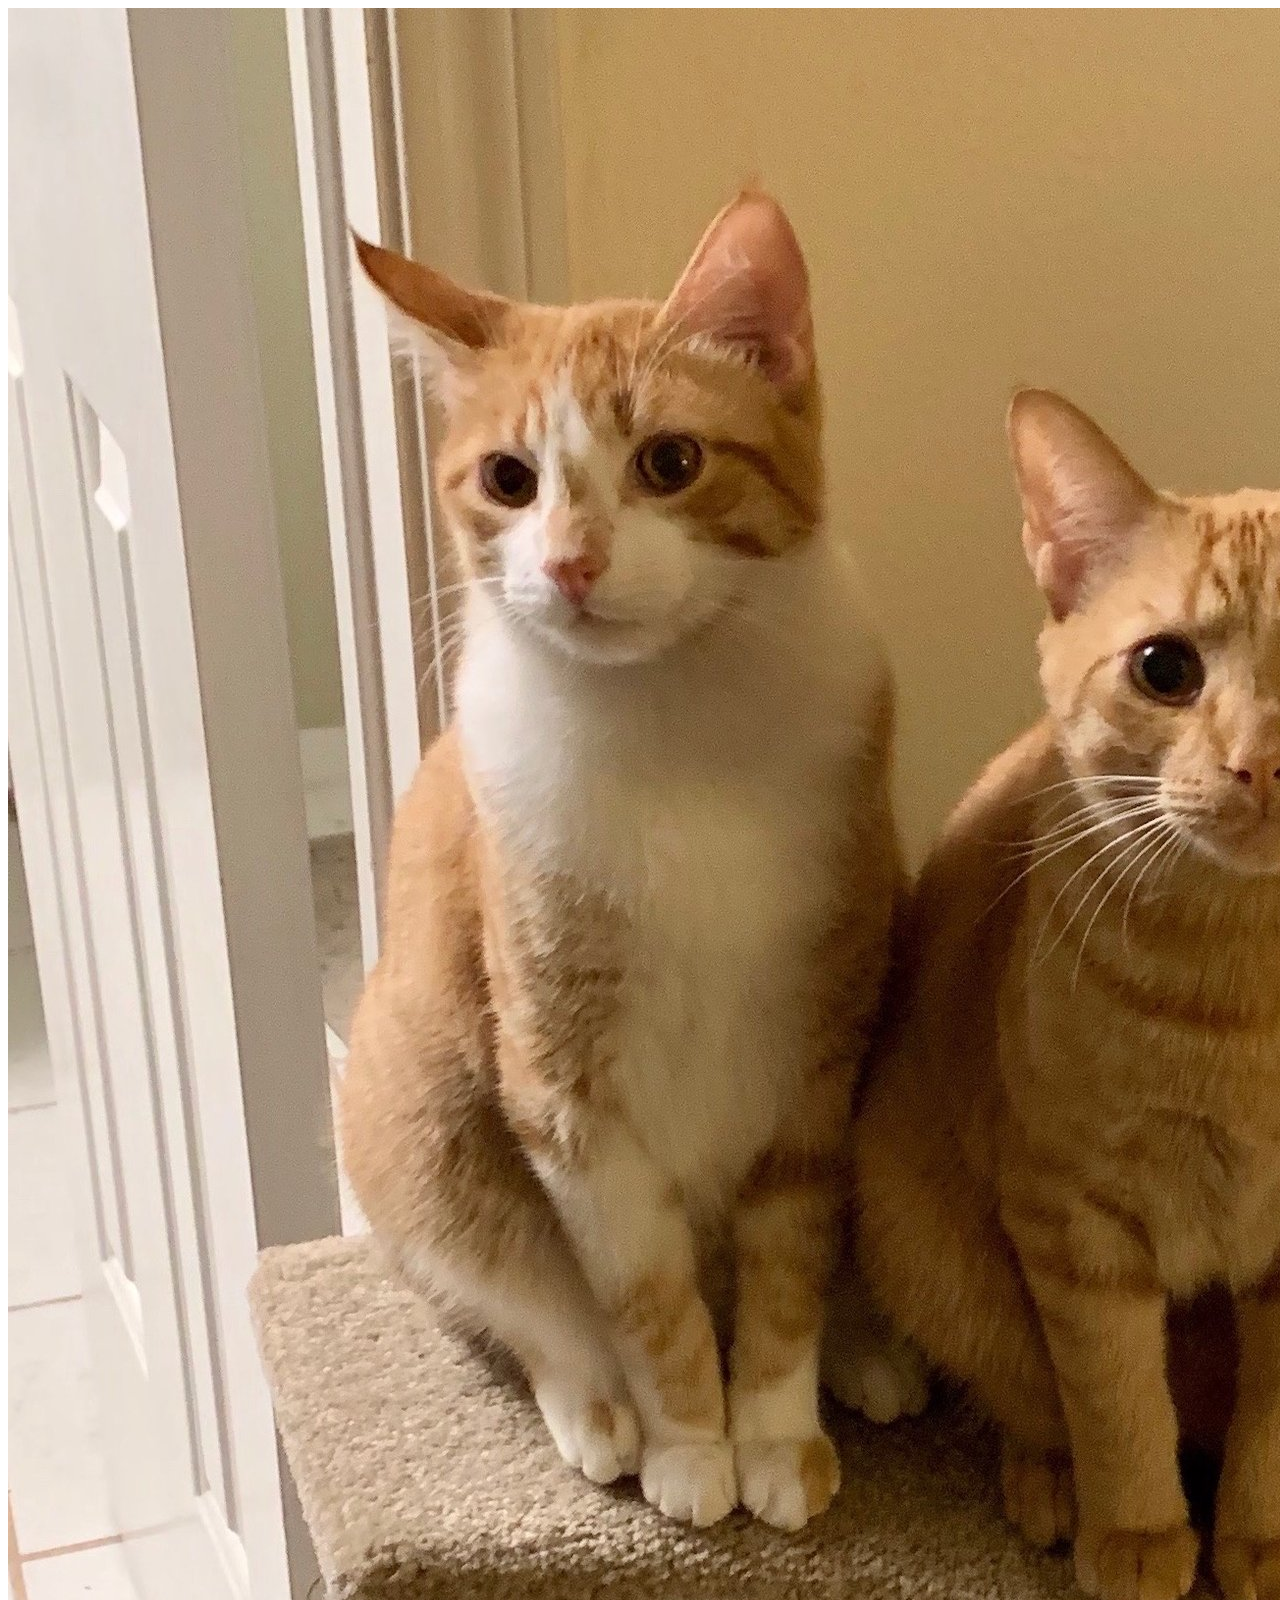
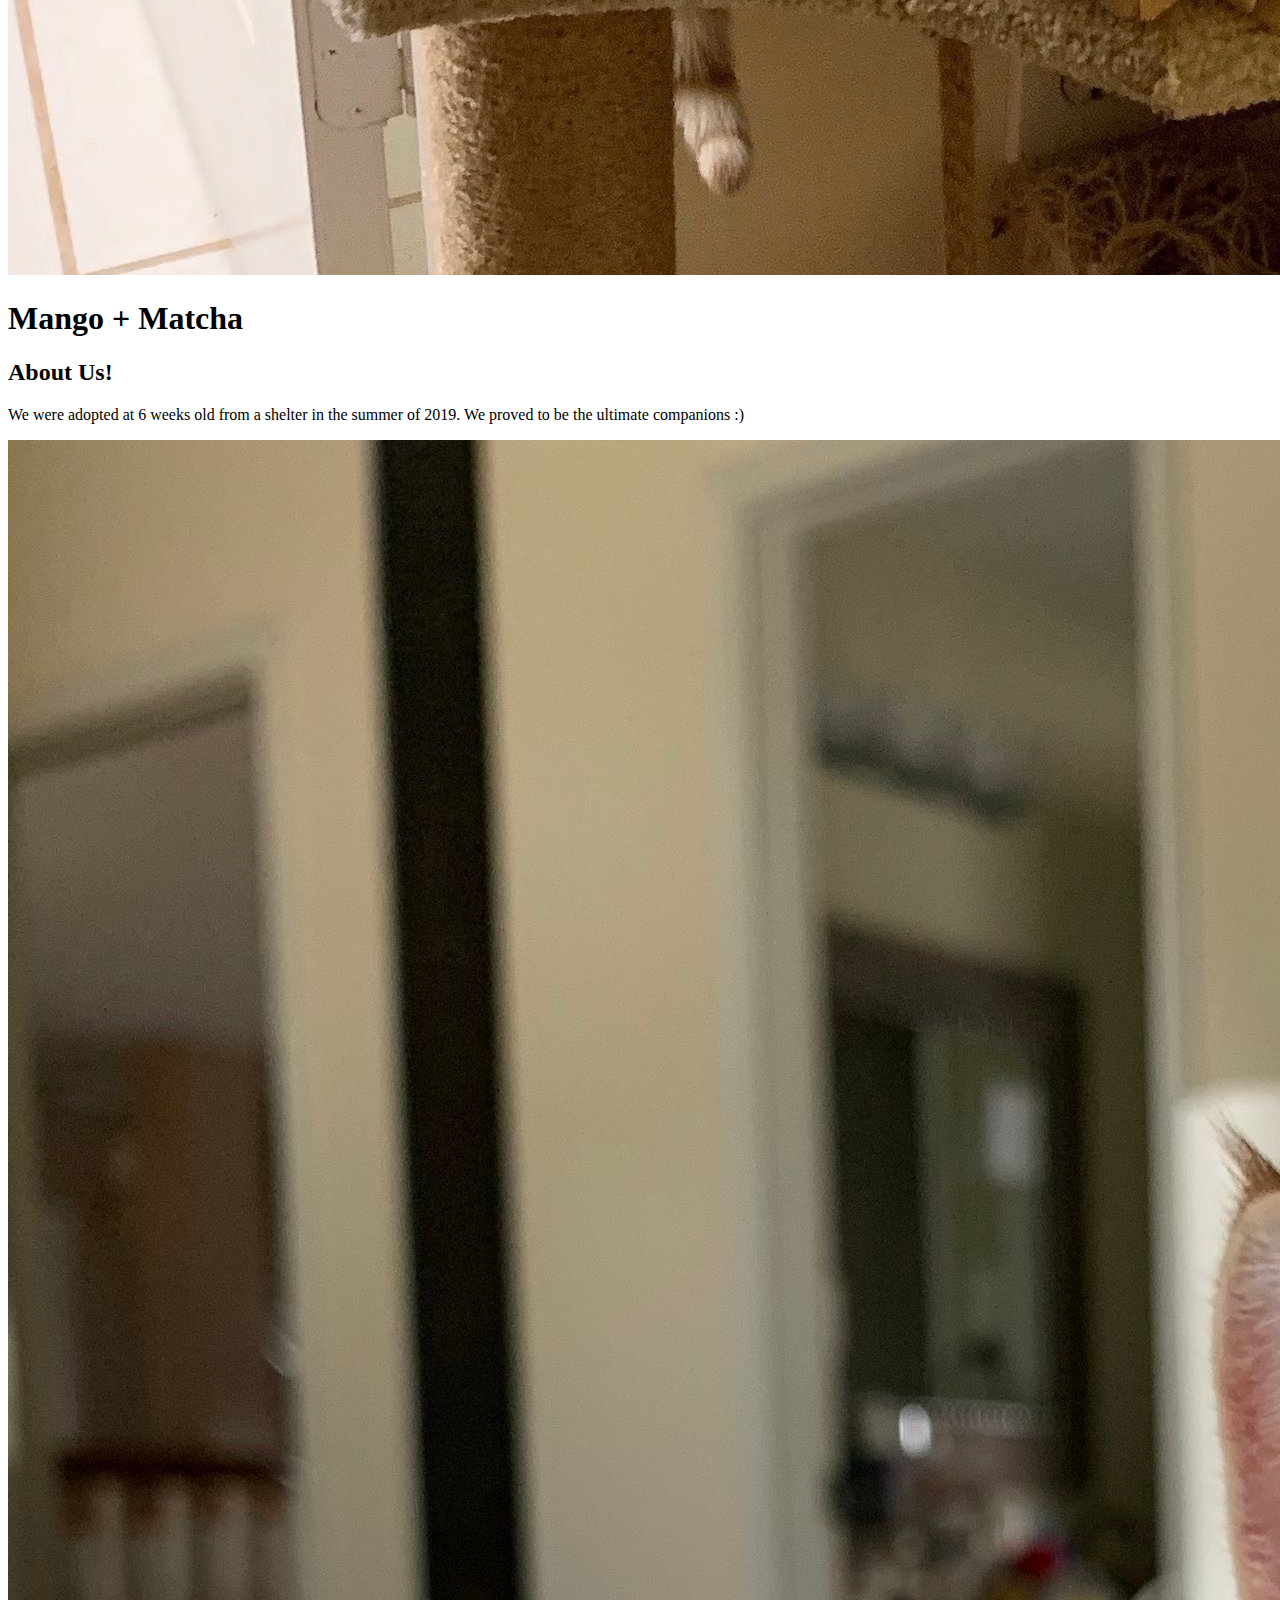
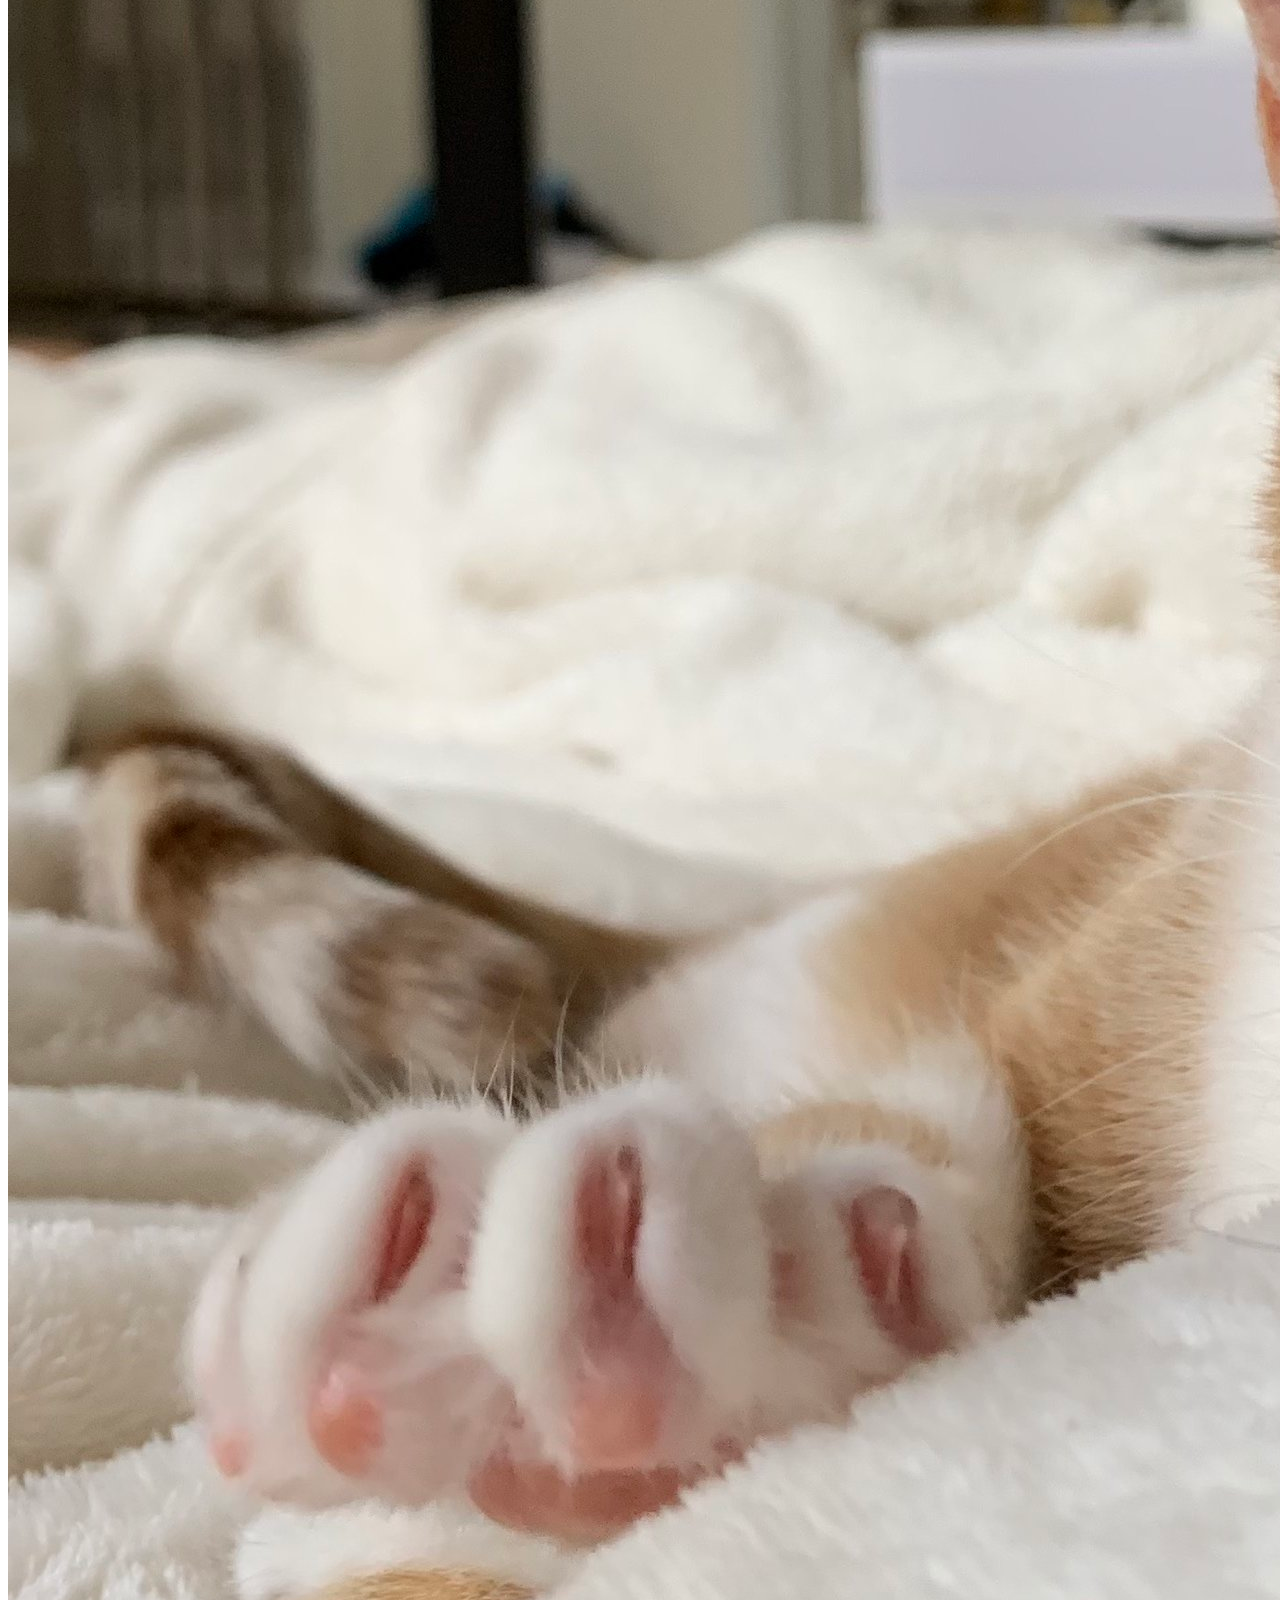
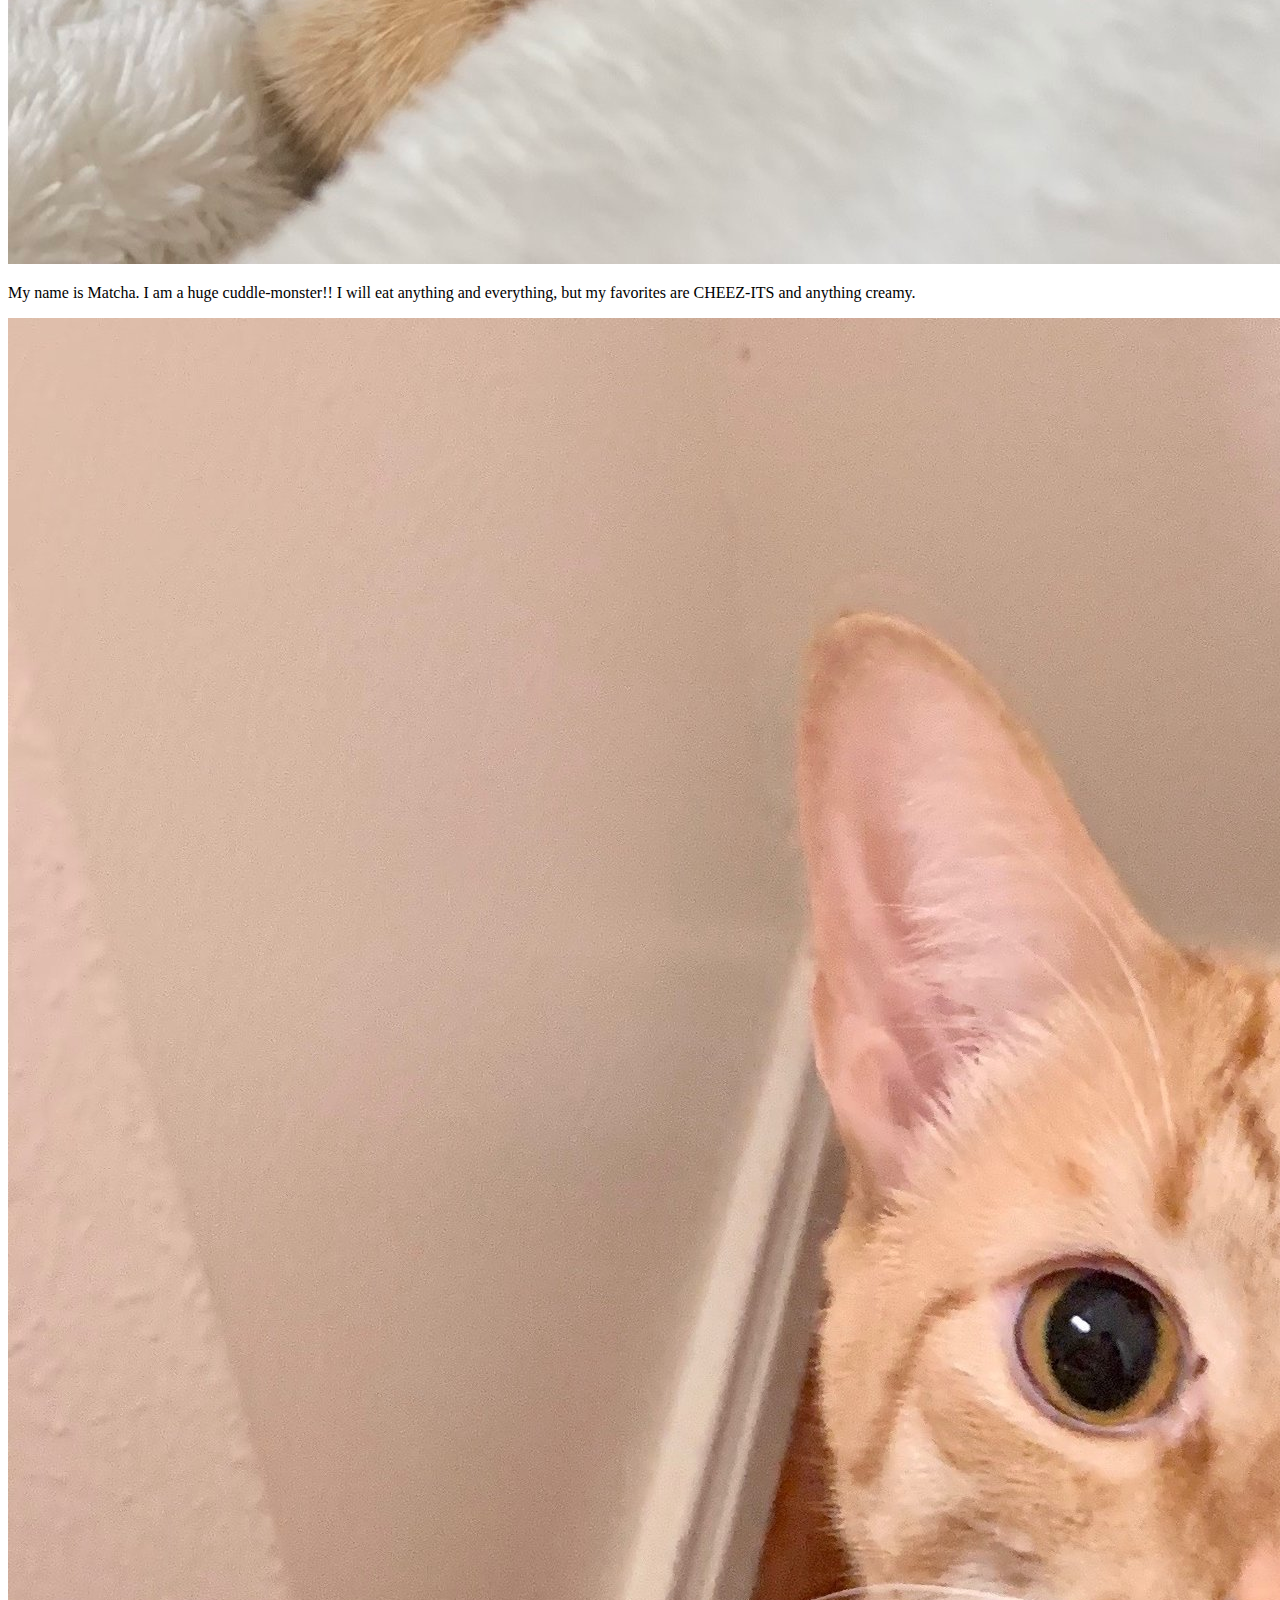
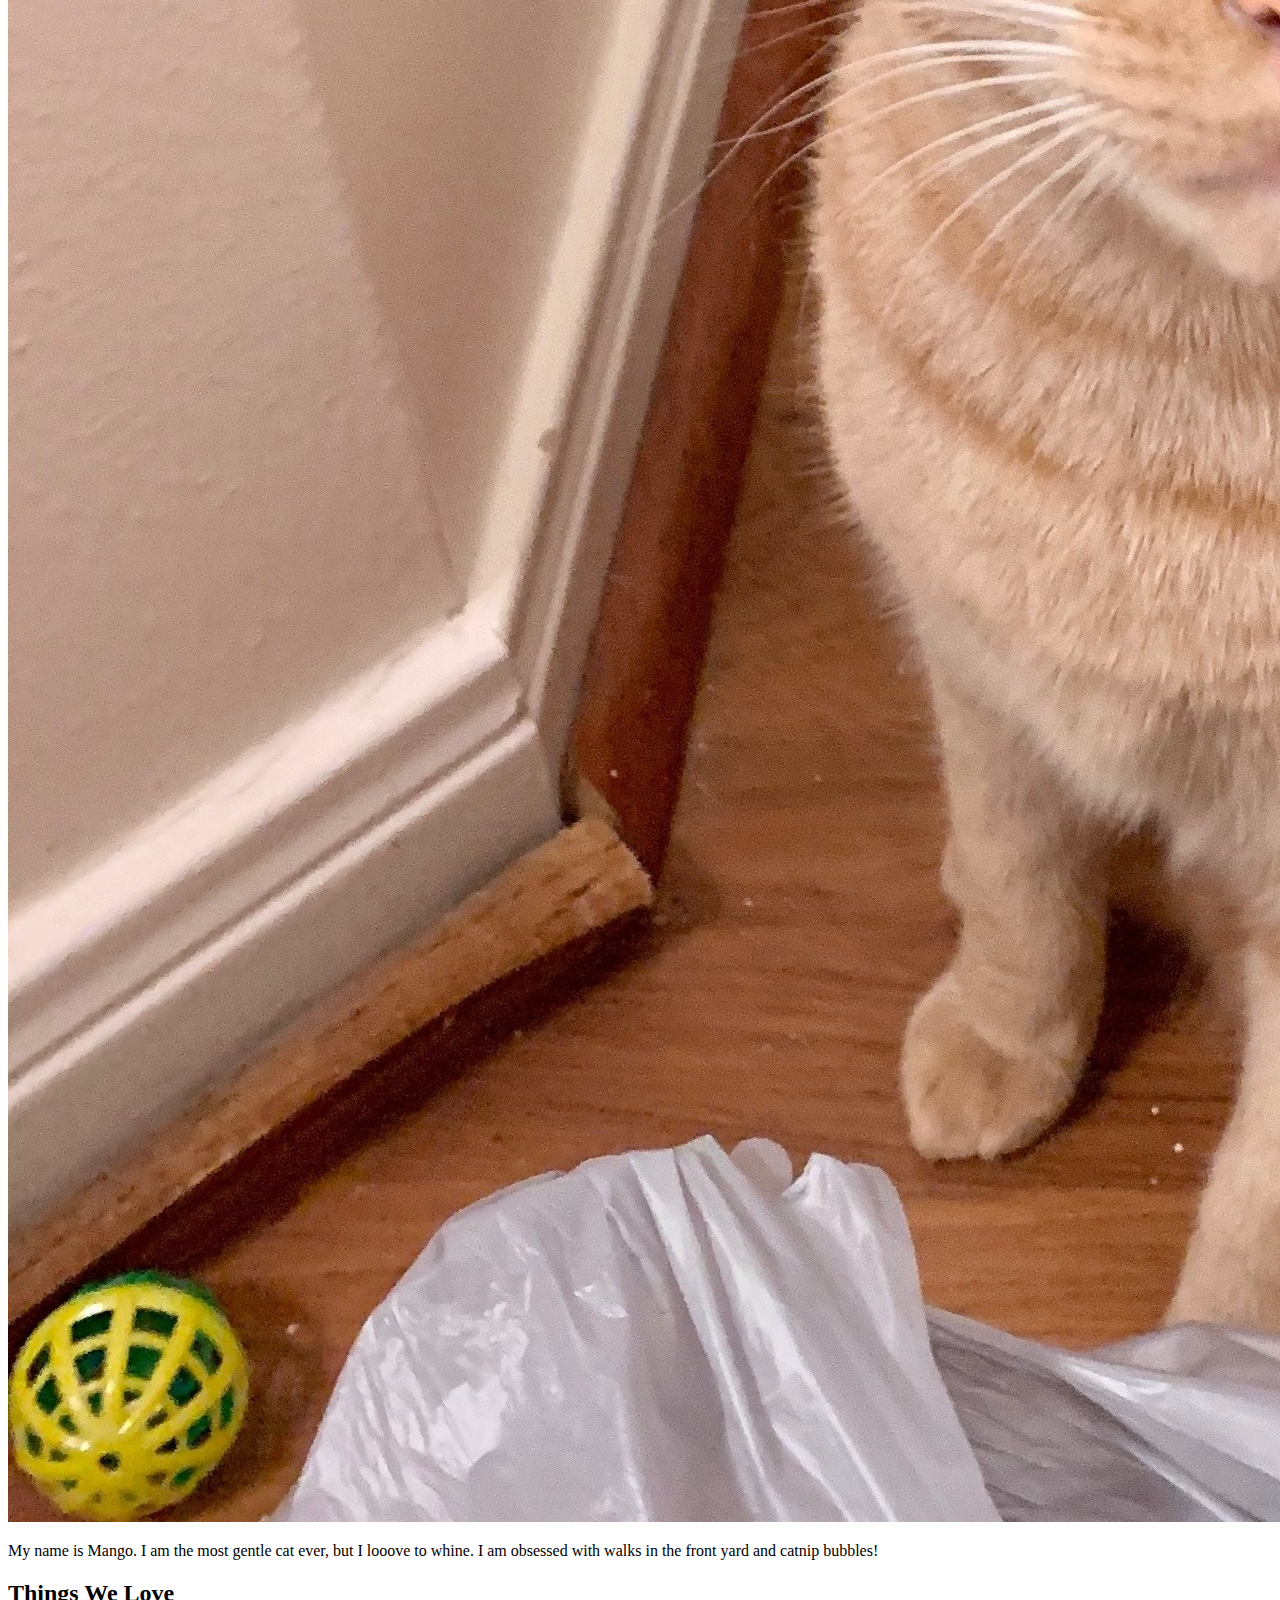
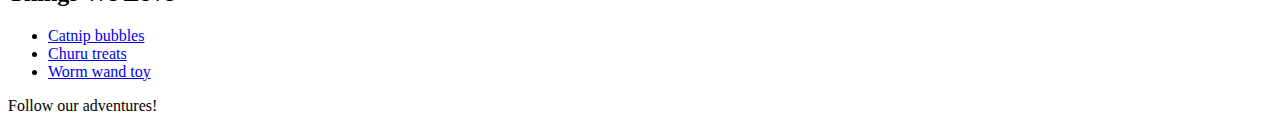
==== index.html @ 40dcd34c "Added index.html file and a few images" ====
<!DOCTYPE html>
<html>
<head>
	<title>Mango and Matcha</title>
	<link rel="icon" href="img/avatar.jpeg">
</head>
<body>
	<!--header element-->
	<header>
		<img src="img/avatar.jpeg">
		<h1>Mango + Matcha</h1>
	</header>

	<!-- main element -->
	<main>
		<!-- bio -->
		<h2>About Us!</h2>
		<p>We were adopted at 6 weeks old from a shelter in the summer of 2019. We proved to be the ultimate companions :)</p>
		<img src="img/matcha.jpeg">
		<p>My name is Matcha. I am a huge cuddle-monster!! I will eat anything and everything, but my favorites are CHEEZ-ITS and anything creamy.</p>
		<img src="img/mango.jpeg">
		<p>My name is Mango. I am the most gentle cat ever, but I looove to whine. I am obsessed with walks in the front yard and catnip bubbles!</p>

		<!-- favorites -->
		<h2>Things We Love</h2>
		<ul>
			<li><a target="_blank" href="https://www.meowingtons.com/products/miltons-catnip-bubbles">Catnip bubbles</a></li>
			<li><a target="_blank" href="https://www.amazon.com/Churu-Lickable-Creamy-Flavor-Variety/dp/B01N3QZTMI">Churu treats</a></li>
			<li><a target="_blank" href="https://www.amazon.com/Pet-Fit-Life-Teaser-Exerciser/dp/B06Y458SG3?ref_=ast_sto_dp">Worm wand toy</a></li>
		</ul>
	</main>

	<!-- footer element -->
	<footer>
		<p>Follow our adventures!</p>
	</footer>
	
</body>
</html>
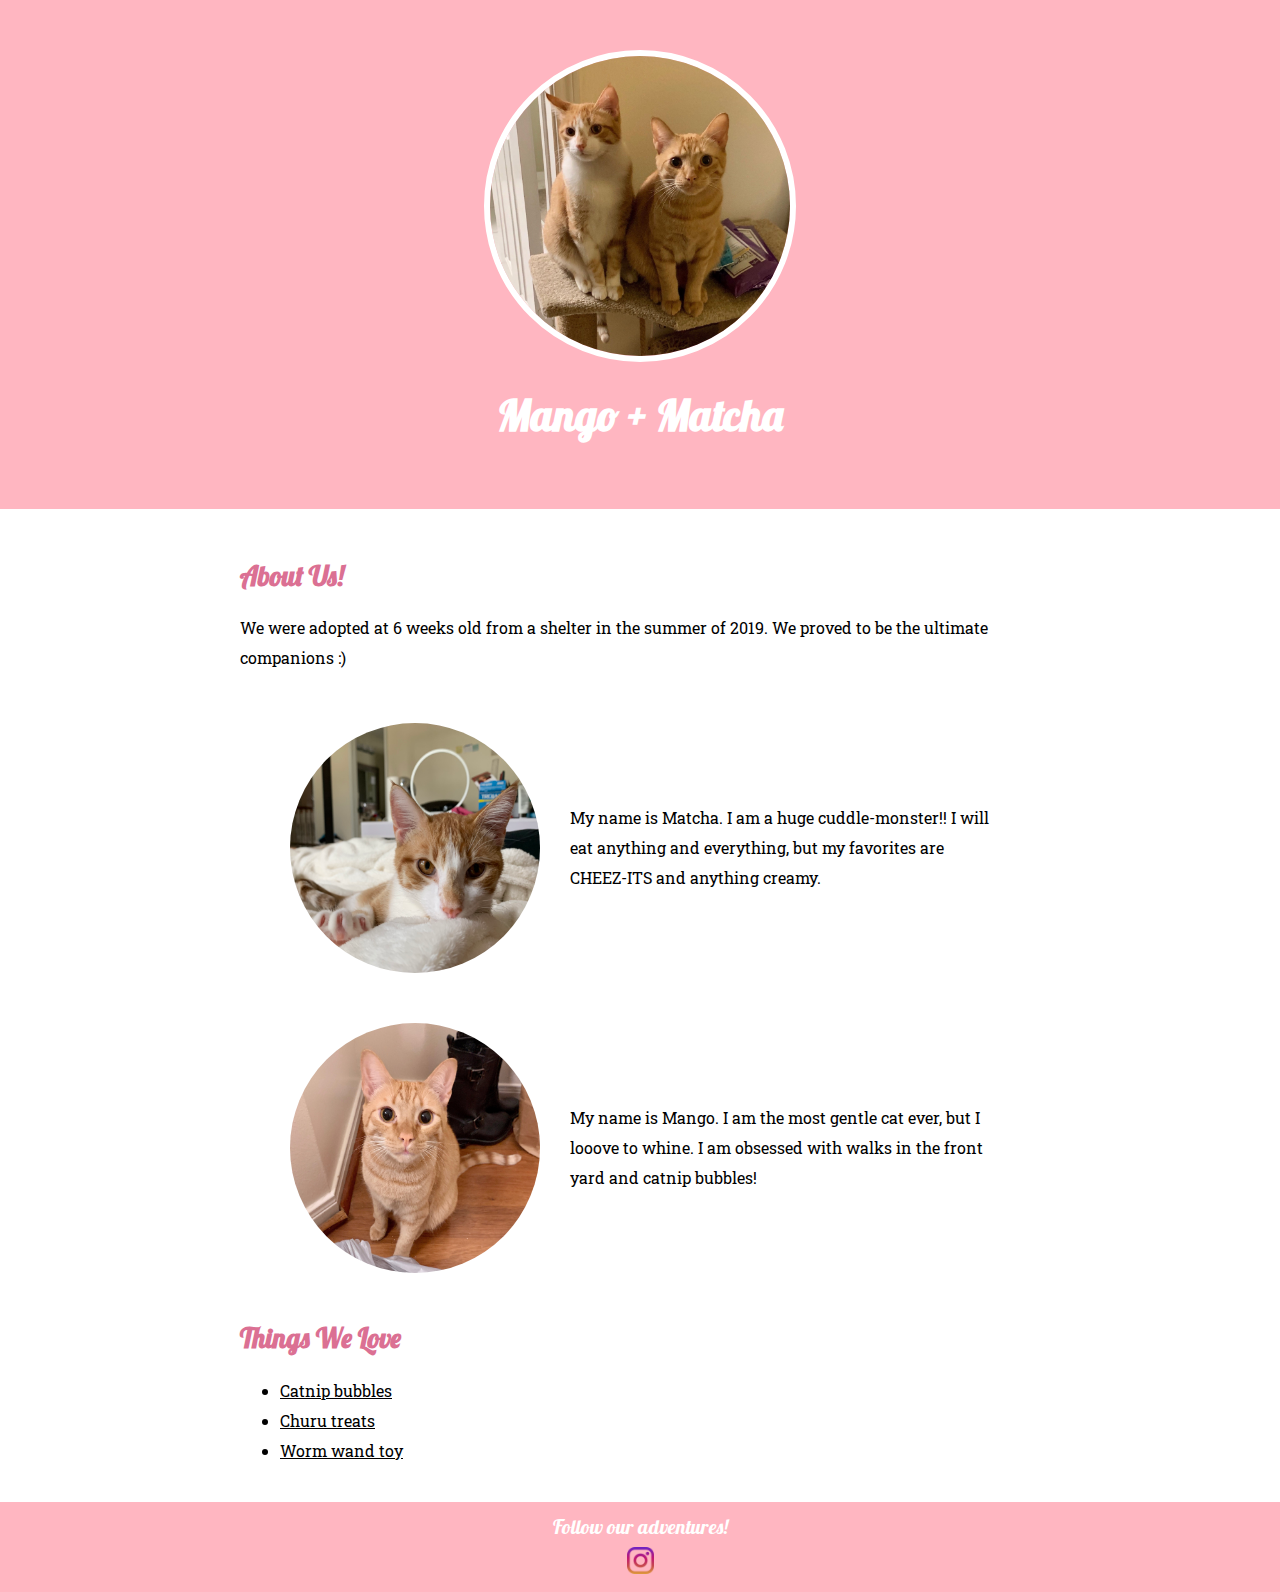
==== commit 9041ebf8: "Wrote the css for website and changed som html" ====
--- a/index.html
+++ b/index.html
@@ -3,6 +3,9 @@
 <head>
 	<title>Mango and Matcha</title>
 	<link rel="icon" href="img/avatar.jpeg">
+	<link href="https://fonts.googleapis.com/css?family=Lobster&display=swap" rel="stylesheet">
+	<link href="https://fonts.googleapis.com/css?family=Roboto+Slab&display=swap" rel="stylesheet">
+	<link rel="stylesheet" type="text/css" href="css/cats.css">
 </head>
 <body>
 	<!--header element-->
@@ -16,23 +19,31 @@
 		<!-- bio -->
 		<h2>About Us!</h2>
 		<p>We were adopted at 6 weeks old from a shelter in the summer of 2019. We proved to be the ultimate companions :)</p>
-		<img src="img/matcha.jpeg">
-		<p>My name is Matcha. I am a huge cuddle-monster!! I will eat anything and everything, but my favorites are CHEEZ-ITS and anything creamy.</p>
-		<img src="img/mango.jpeg">
-		<p>My name is Mango. I am the most gentle cat ever, but I looove to whine. I am obsessed with walks in the front yard and catnip bubbles!</p>
-
+		<div class="bio">
+			<img src="img/matcha.jpeg">
+			<p>My name is Matcha. I am a huge cuddle-monster!! I will eat anything and everything, but my favorites are CHEEZ-ITS and anything creamy.</p>
+		</div>
+		<div class="bio">
+			<img src="img/mango.jpeg">
+			<p>My name is Mango. I am the most gentle cat ever, but I looove to whine. I am obsessed with walks in the front yard and catnip bubbles!</p>
+		</div>
 		<!-- favorites -->
-		<h2>Things We Love</h2>
-		<ul>
-			<li><a target="_blank" href="https://www.meowingtons.com/products/miltons-catnip-bubbles">Catnip bubbles</a></li>
-			<li><a target="_blank" href="https://www.amazon.com/Churu-Lickable-Creamy-Flavor-Variety/dp/B01N3QZTMI">Churu treats</a></li>
-			<li><a target="_blank" href="https://www.amazon.com/Pet-Fit-Life-Teaser-Exerciser/dp/B06Y458SG3?ref_=ast_sto_dp">Worm wand toy</a></li>
-		</ul>
+		<div>
+			<h2>Things We Love</h2>
+			<ul>
+				<li><a target="_blank" href="https://www.meowingtons.com/products/miltons-catnip-bubbles">Catnip bubbles</a></li>
+				<li><a target="_blank" href="https://www.amazon.com/Churu-Lickable-Creamy-Flavor-Variety/dp/B01N3QZTMI">Churu treats</a></li>
+				<li><a target="_blank" href="https://www.amazon.com/Pet-Fit-Life-Teaser-Exerciser/dp/B06Y458SG3?ref_=ast_sto_dp">Worm wand toy</a></li>
+			</ul>
+		</div>
 	</main>
 
 	<!-- footer element -->
 	<footer>
 		<p>Follow our adventures!</p>
+		<a href="https://instagram.com/_androgynymph_" target="_blank">
+			<img src="img/instagram.png">
+		</a>
 	</footer>
 	
 </body>
--- a/css/cats.css
+++ b/css/cats.css
@@ -0,0 +1,87 @@
+body{
+	margin: 0;
+	font-family: 'Roboto Slab', serif;
+	font-size: 16px;
+	line-height: 30px;
+}
+
+header{
+	background-color: lightpink;
+	text-align: center;
+	padding-top: 50px;
+	padding-bottom: 50px;
+	margin-bottom: 10px;
+}
+
+h1, h2, footer{
+	font-family: 'Lobster', cursive;
+}
+
+header h1{
+	color: white;
+	font-size: 43px;
+}
+
+header img{
+    border-radius: 170px;
+    width: 300px;
+    border: 6px solid white;
+ }
+
+ main{
+ 	max-width: 800px;
+ 	margin: 0 auto;
+ 	padding: 20px;
+ }
+
+
+ main img{
+ 	max-width: 250px;
+ 	float: left;
+ 	margin-right: 30px;
+ 	border-radius: 200px;
+ }
+
+h2{
+	font-size: 27px;
+	color: palevioletred;
+}
+
+a{
+	color: black;
+}
+
+a:hover{
+	color: palevioletred;
+}
+
+div{
+	clear: both;
+}
+
+.bio{
+	margin: 50px;
+	display: flex;
+	align-items: center;
+}
+
+footer{
+	text-align: center;
+	font-size: 20px;
+	background-color: lightpink;
+	color: white;
+	padding: 10px;
+}
+
+footer img{
+	max-width: 27px;
+	margin-top: 5px;
+}
+
+footer p{
+	margin: 0;
+}
+
+
+
+
